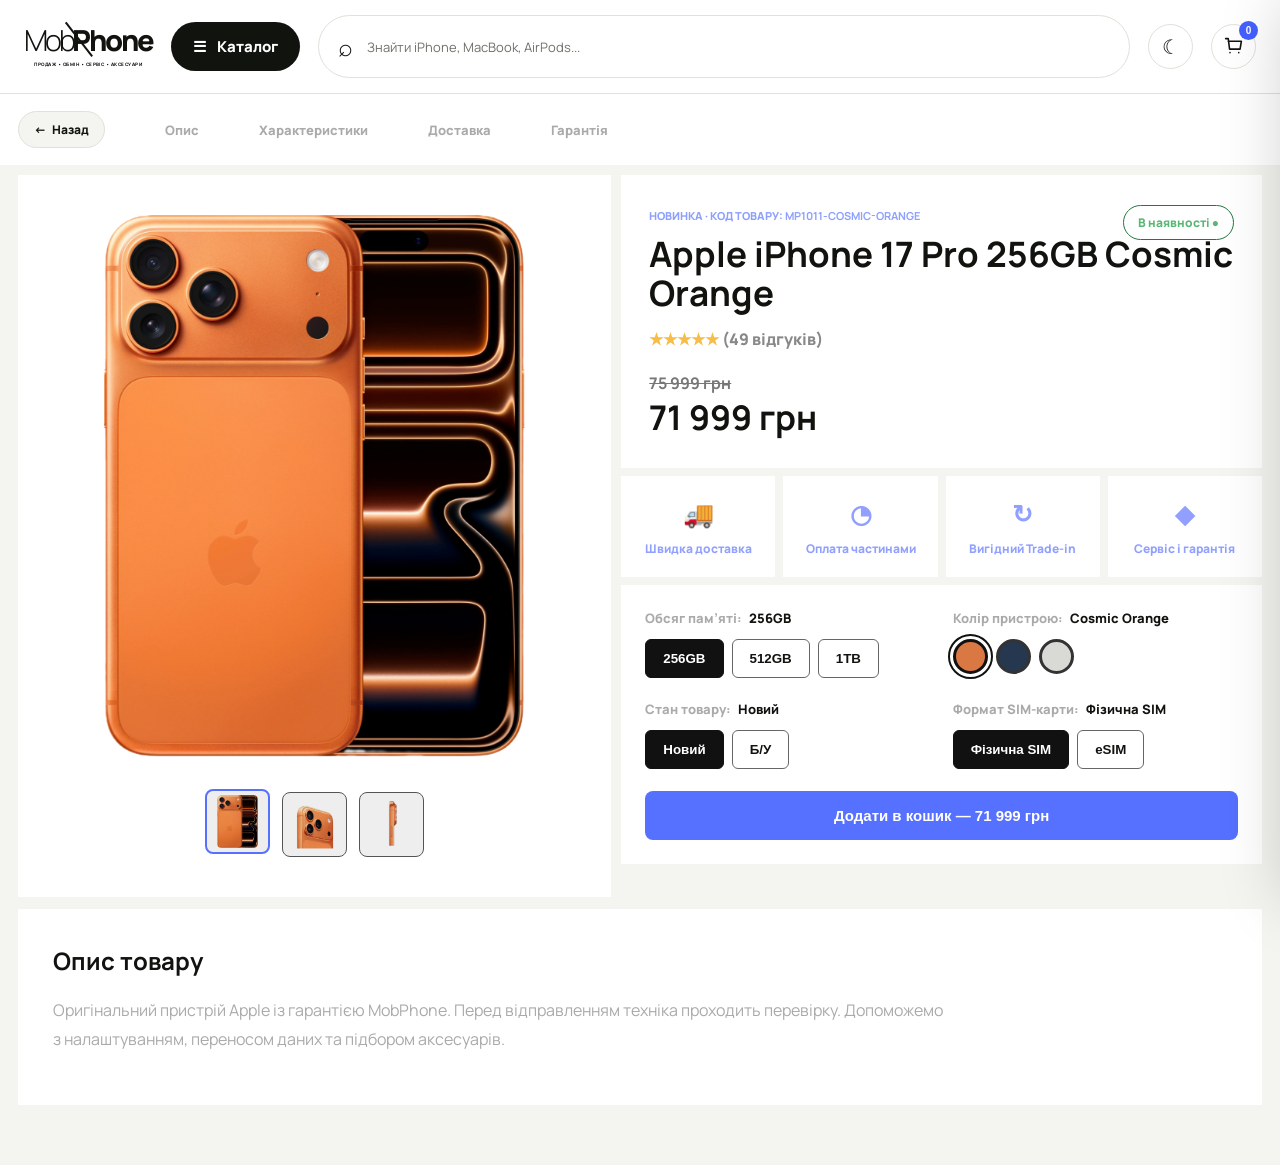
==== product.html @ b81cc45d "Initial MobPhone site" ====
<!DOCTYPE html>
<html lang="uk"><head><meta charset="UTF-8"><meta name="viewport" content="width=device-width,initial-scale=1.0"><meta name="description" content="Опис товару MobPhone"><title>Товар — MobPhone</title><link rel="preconnect" href="https://fonts.googleapis.com"><link rel="preconnect" href="https://fonts.gstatic.com" crossorigin><link href="https://fonts.googleapis.com/css2?family=Manrope:wght@400;500;600;700;800&display=swap" rel="stylesheet"><link rel="stylesheet" href="product-styles.css"></head>
<body><header class="topbar">
<a class="product-logo" href="index.html" aria-label="MobPhone"><span class="product-logo-word"><span>Mob</span><strong>Phone</strong></span><small>Продаж • Обмін • Сервіс • Аксесуари</small></a>
<button class="catalog" id="productCatalogButton" type="button">☰ <span>Каталог</span></button>
<form class="search product-search" id="productSearch"><span>⌕</span><input id="productSearchInput" type="search" placeholder="Знайти iPhone, MacBook, AirPods..."></form>
<button class="product-theme header-round-button" id="productTheme" aria-label="Змінити тему">☾</button><button class="product-cart header-round-button" id="productCart" type="button" aria-label="Відкрити кошик"><svg viewBox="0 0 24 24" aria-hidden="true"><path d="M6 6h15l-1.5 9h-12L6 3H3m5 16h.01M18 19h.01"/></svg><span id="productCartCount">0</span></button>
</header><section class="mega-catalog" id="productMegaCatalog" aria-hidden="true">
<aside class="mega-sidebar"><span class="mega-label">Каталог Apple</span>
<button data-product-category="all" class="active"><img src="images/categories/all-products.png" alt="Apple"> Усі товари <b>›</b></button>
<button data-product-category="phone"><img src="images/categories/iphone.png" alt="iPhone"> iPhone <b>›</b></button>
<button data-product-category="laptop"><img src="images/categories/macbook.png" alt="MacBook"> MacBook <b>›</b></button>
<button data-product-category="audio"><img src="images/categories/airpods.webp" alt="AirPods"> AirPods <b>›</b></button>
<button data-product-category="watch"><img src="images/categories/apple-watch.png" alt="Apple Watch"> Apple Watch <b>›</b></button>
<button data-product-category="tablet"><img src="images/categories/ipad.png" alt="iPad"> iPad <b>›</b></button>
<button data-product-category="accessory"><img src="images/categories/accessories.webp" alt="Аксесуари"> Аксесуари Apple <b>›</b></button></aside>
<div class="mega-content"><div class="mega-head"><div><span>Тільки Apple</span><h2>Оберіть пристрій</h2></div><button id="closeProductCatalog" type="button" aria-label="Закрити">×</button></div><div class="mega-products" id="productMegaProducts"></div></div></section><div class="catalog-overlay" id="productCatalogOverlay"></div><nav class="tabs"><a class="back" id="productBack" href="index.html" aria-label="Назад">← <span>Назад</span></a><a href="#description">Опис</a><a href="#specs">Характеристики</a><a href="#delivery">Доставка</a><a href="#warranty">Гарантія</a></nav><main id="productPage"></main><aside class="cart-drawer" id="productCartDrawer" aria-hidden="true"><div class="cart-head"><div><span class="eyebrow">Ваше замовлення</span><h2>Кошик</h2></div><button class="close-button" id="closeProductCart" type="button" aria-label="Закрити">×</button></div><div class="cart-items" id="productCartItems"><p class="cart-empty">Кошик поки порожній.<br>Саме час це виправити.</p></div><div class="cart-footer"><div><span>Разом</span><strong id="productCartTotal">0 грн</strong></div><button class="buy checkout-button" type="button">Оформити замовлення</button></div></aside><div class="overlay" id="productOverlay"></div><script src="product.js"></script></body></html>
---- product-styles.css ----
:root{--bg:#0b0b0c;--panel:#181819;--panel2:#202021;--text:#f7f7f7;--muted:#999;--blue:#5670ff;--line:#303033}*{box-sizing:border-box}body{margin:0;color:var(--text);background:var(--bg);font-family:Manrope,sans-serif}.topbar{position:sticky;z-index:10;top:0;display:grid;grid-template-columns:auto auto 1fr auto;gap:16px;align-items:center;padding:14px max(18px,calc((100vw - 1450px)/2));background:#101011;border-bottom:1px solid var(--line)}a{text-decoration:none;color:inherit}.brand{font-size:27px;letter-spacing:-.08em}.brand span{font-weight:300}.brand strong{font-weight:800}.catalog,.back{padding:12px 20px;border:1px solid #555;border-radius:10px;font-size:13px;font-weight:800}.search{padding:13px 20px;border-radius:10px;color:#777;background:#1b1b1c;font-size:13px}.tabs{display:flex;gap:60px;padding:17px max(18px,calc((100vw - 1450px)/2));overflow:auto;background:#181819;color:#aaa;font-size:13px;font-weight:800}.product{display:grid;max-width:1450px;grid-template-columns:1fr 1.08fr;gap:10px;margin:10px auto 60px;padding:0 18px}.gallery,.summary,.benefit,.options,.description{background:var(--panel)}.gallery{display:flex;min-height:720px;flex-direction:column;align-items:center;justify-content:center;padding:40px}.gallery img{width:82%;max-height:590px;object-fit:contain;mix-blend-mode:screen}.thumbs{display:flex;gap:12px;margin-top:35px}.thumbs button{width:65px;height:65px;border:1px solid #555;border-radius:8px;color:#aaa;background:#222}.right{display:flex;flex-direction:column;gap:8px}.summary{position:relative;padding:28px}.tag{color:#8ea0ff;font-size:11px;font-weight:800;text-transform:uppercase}.summary h1{max-width:760px;margin:10px 0 15px;font-size:35px;line-height:1.12}.rating{color:#f7bd45;font-weight:800}.availability{position:absolute;top:30px;right:28px;padding:8px 14px;border:1px solid #277641;border-radius:30px;color:#58b775;font-size:12px;font-weight:800}.prices{margin-top:22px}.prices del{display:block;color:#777;font-size:16px;font-weight:700}.prices strong{font-size:34px}.benefits{display:grid;grid-template-columns:repeat(4,1fr);gap:8px}.benefit{padding:20px 12px;color:#91a0ff;font-size:12px;font-weight:800;text-align:center}.benefit span{display:block;margin-bottom:9px;font-size:25px}.options{display:grid;grid-template-columns:1fr 1fr;gap:22px;padding:24px}.option-title{display:block;margin-bottom:12px;color:#aaa;font-size:13px;font-weight:800}.choices{display:flex;gap:8px;flex-wrap:wrap}.choice{padding:11px 17px;border:1px solid #666;border-radius:6px;color:#aaa;background:transparent;font-weight:800;cursor:pointer}.choice.active{border-color:white;color:#111;background:white}.colors button{width:35px;height:35px;padding:0;border:3px solid #333;border-radius:50%}.colors button.active{outline:2px solid white}.buy{grid-column:1/-1;padding:16px;border:0;border-radius:8px;color:white;background:var(--blue);font-size:15px;font-weight:800;cursor:pointer}.description{grid-column:1/-1;padding:35px;margin-top:2px}.description h2{margin-top:0}.description p{max-width:900px;color:#aaa;line-height:1.8}@media(max-width:900px){.topbar{grid-template-columns:1fr auto}.catalog,.search{display:none}.tabs{gap:28px}.product{grid-template-columns:1fr}.gallery{min-height:400px;padding:20px}.gallery img{max-height:360px}.summary h1{font-size:28px}.availability{position:static;display:inline-block;margin-top:12px}.benefits{grid-template-columns:1fr 1fr}.options{grid-template-columns:1fr}.buy{grid-column:auto}.description{grid-column:auto}}.product-theme{width:43px;height:43px;border:1px solid #555;border-radius:50%;color:var(--text);background:var(--panel);cursor:pointer;font-size:18px}body.light{--bg:#f4f5f0;--panel:#fff;--panel2:#eee;--text:#11130f;--muted:#6e7269;--line:#dfe2d8}body.light .topbar{background:#fff}body.light .search,body.light .tabs{background:#fff}body.light .gallery img{mix-blend-mode:multiply}body.light .thumbs button{color:#555;background:#eee}body.light .choice.active{border-color:#111;color:white;background:#111}@media(max-width:900px){.product-theme{margin-left:auto}}
/* Shared MobPhone header */
.topbar{grid-template-columns:auto auto minmax(240px,1fr) auto auto;gap:18px;padding:15px max(24px,calc((100vw - 1400px)/2));background:var(--panel);border-bottom:1px solid var(--line)}
.product-logo{display:inline-flex;min-width:126px;flex-direction:column;align-items:center;line-height:.9}.product-logo-word{position:relative;display:flex;align-items:baseline;font-size:29px;letter-spacing:-.085em}.product-logo-word span{font-weight:300;letter-spacing:-.11em}.product-logo-word strong{font-weight:800;letter-spacing:-.075em}.product-logo-word:after{position:absolute;z-index:2;width:1.5px;height:43px;top:-9px;left:42%;background:var(--text);content:"";transform:rotate(-38deg)}.product-logo small{margin-top:9px;color:var(--text);font-size:4.6px;font-weight:800;letter-spacing:.105em;white-space:nowrap;text-transform:uppercase}
.catalog{display:inline-flex;gap:11px;align-items:center;justify-content:center;padding:14px 22px;border:0;border-radius:100px;color:white;background:#11130f;font-size:15px;font-weight:800}.search{display:flex;gap:12px;align-items:center;padding:13px 19px;border:1px solid var(--line);border-radius:100px;color:var(--muted);background:var(--bg);font-size:13px}.search span{color:var(--text);font-size:25px}.back{display:inline-flex;gap:6px;align-items:center;justify-content:center;padding:12px 17px;border:1px solid var(--line);border-radius:100px;font-size:12px;font-weight:800}.product-theme{border-color:var(--line);background:var(--bg)}body.light .catalog{color:white;background:#11130f}body.light .search,body.light .product-theme{background:white}
@media(max-width:900px){.topbar{grid-template-columns:auto auto 1fr auto}.search{grid-column:1/-1;grid-row:2}.back span{display:none}.back{width:43px;height:43px;padding:0}.catalog{display:inline-flex}.product-logo{min-width:108px}.product-logo-word{font-size:25px}.product-logo small{font-size:3.8px}.tabs{margin-top:0}}
@media(max-width:600px){.topbar{gap:9px;padding:12px}.catalog{padding:12px 14px}.catalog span{display:none}.product-logo-word{font-size:23px}.product-logo small{display:none}.search{font-size:11px}}

.topbar{grid-template-columns:auto auto auto minmax(180px,1fr) auto}.back{order:initial;white-space:nowrap;color:var(--text);background:var(--bg)}@media(max-width:900px){.topbar{grid-template-columns:auto auto auto 1fr}.product-theme{grid-column:4;grid-row:1}.search{grid-column:1/-1;grid-row:2}}@media(max-width:600px){.back span{display:none}.back{width:43px;height:43px;padding:0}}

.topbar{grid-template-columns:auto auto minmax(240px,1fr) auto}.back-row{padding:14px max(24px,calc((100vw - 1400px)/2));background:var(--bg)}.back-row .back{display:inline-flex;width:auto;height:auto;padding:10px 17px;background:var(--panel)}@media(max-width:900px){.topbar{grid-template-columns:auto auto 1fr auto}.product-theme{grid-column:auto;grid-row:auto}.search{grid-column:1/-1;grid-row:2}.back-row{padding:10px 14px}.back-row .back span{display:inline}}@media(max-width:600px){.back-row .back{width:auto;height:auto;padding:9px 14px}.back-row .back span{display:inline}}

.tabs{align-items:center}.tabs .back{display:inline-flex;width:auto;height:auto;flex-shrink:0;padding:9px 15px;border-color:var(--line);color:var(--text);background:var(--bg);font-size:12px}.back-row{display:none}@media(max-width:600px){.tabs{gap:16px}.tabs .back{padding:8px 12px}.tabs .back span{display:none}}

/* Working product color switcher */
#mainProductImage{transition:opacity .2s,filter .3s}.option-title b{color:var(--text);font-weight:800}.colors button{transition:transform .2s,outline-color .2s}.colors button:hover{transform:scale(1.12)}.colors button.active{outline:2px solid var(--text);outline-offset:3px}

/* Product photo thumbnails */
.thumbs button{overflow:hidden;padding:4px;cursor:pointer;transition:border-color .2s,transform .2s}.thumbs button img{width:100%;height:100%;object-fit:contain;mix-blend-mode:normal}.thumbs button.active{border:2px solid var(--blue);transform:translateY(-3px)}body.light .thumbs button img{mix-blend-mode:multiply}

/* Interactive product configuration */
.option-title b{margin-left:4px}.choice:active{transform:scale(.96)}.buy:disabled{opacity:.7}

.product-cart{position:relative;display:grid;width:46px;height:46px;place-items:center;border:1px solid var(--line);border-radius:50%;color:var(--ink);background:var(--white);font-size:18px}.product-cart span{position:absolute;top:-5px;right:-4px;display:grid;min-width:19px;height:19px;padding:0 4px;place-items:center;border-radius:20px;color:#fff;background:#4560ff;font-size:10px;font-weight:800}body:not(.light) .product-cart{color:#fff;background:#181819}

/* Header layout with shared cart shortcut */
.topbar{grid-template-columns:auto auto minmax(240px,1fr) auto auto}
.product-cart{color:var(--text);background:var(--panel)}
body.light .product-cart{background:#fff}
@media(max-width:900px){.topbar{grid-template-columns:auto auto 1fr auto auto}.search{grid-column:1/-1;grid-row:2}}
@media(max-width:600px){.topbar{grid-template-columns:auto auto 1fr auto auto}.product-cart,.product-theme{width:41px;height:41px}}

/* Unified header action icons */
.header-round-button{display:grid;width:45px;height:45px;padding:0;place-items:center;border:1px solid var(--line);border-radius:50%;color:var(--text);background:var(--panel);line-height:1}
.product-theme{font-family:Arial,sans-serif;font-size:20px}
.product-cart svg{width:21px;height:21px;fill:none;stroke:currentColor;stroke-width:1.8;stroke-linecap:round;stroke-linejoin:round}
.product-cart span{top:-4px;right:-3px;width:19px;min-width:19px;height:19px;padding:0}
body.light .header-round-button{color:#11130f;background:#fff}
@media(max-width:600px){.header-round-button{width:41px;height:41px}}

.product-search input{width:100%;border:0;outline:0;color:var(--text);background:transparent;font:inherit}.product-search input::placeholder{color:var(--muted)}
.mega-catalog{position:fixed;z-index:40;top:112px;left:50%;display:grid;width:min(1400px,calc(100% - 48px));height:min(690px,calc(100vh - 135px));grid-template-columns:310px 1fr;overflow:hidden;border:1px solid #2d2d31;border-radius:0 0 28px 28px;color:#eee;background:#0e0e0f;box-shadow:0 35px 80px rgba(0,0,0,.55);transform:translate(-50%,-25px);visibility:hidden;opacity:0;transition:.25s}.mega-catalog.open{visibility:visible;opacity:1;transform:translate(-50%,0)}.catalog-overlay{position:fixed;z-index:35;inset:0;visibility:hidden;background:rgba(0,0,0,.72);opacity:0;transition:.25s}.catalog-overlay.open{visibility:visible;opacity:1}.mega-sidebar{padding:22px 14px;overflow:auto;border-right:1px solid #28282b;background:#151516}.mega-label{display:block;padding:5px 15px 18px;color:#667dff;font-size:10px;font-weight:800;letter-spacing:.18em;text-transform:uppercase}.mega-sidebar button{display:flex;width:100%;gap:13px;align-items:center;padding:13px 15px;border:0;border-radius:9px;color:#a9a9ad;background:transparent;cursor:pointer;font-size:14px;font-weight:800;text-align:left}.mega-sidebar button:hover,.mega-sidebar button.active{color:white;background:#27272a}.mega-sidebar button span{display:grid;width:25px;height:25px;place-items:center;color:#7890ff}.mega-sidebar button b{margin-left:auto;color:#666}.mega-content{padding:28px;overflow:auto;background:radial-gradient(circle at 80% 10%,rgba(69,96,255,.2),transparent 32%),#0e0e0f}.mega-head{display:flex;align-items:start;justify-content:space-between;margin-bottom:25px}.mega-head span{color:#7890ff;font-size:10px;font-weight:800;letter-spacing:.16em;text-transform:uppercase}.mega-head h2{margin:7px 0 0;font-size:35px;letter-spacing:-.05em}.mega-head button{width:42px;height:42px;border:1px solid #444;border-radius:50%;color:white;background:#222;cursor:pointer;font-size:23px}.mega-products{display:grid;grid-template-columns:repeat(3,1fr);gap:14px}.mega-product{position:relative;min-height:245px;padding:18px;overflow:hidden;border:1px solid #2f2f33;border-radius:18px;background:#19191b;cursor:pointer;transition:.2s}.mega-product:hover{border-color:#647bff;transform:translateY(-3px)}.mega-product img{display:block;width:100%;height:155px;object-fit:contain;mix-blend-mode:screen}.mega-product small{color:#778cff;font-weight:800}.mega-product strong{display:block;margin-top:7px;font-size:13px;line-height:1.4}.mega-product em{display:block;margin-top:8px;color:white;font-size:14px;font-style:normal;font-weight:800}@media(max-width:1050px){.mega-catalog{top:105px;grid-template-columns:240px 1fr}.mega-products{grid-template-columns:repeat(2,1fr)}}@media(max-width:680px){.mega-catalog{top:0;width:100%;height:100%;grid-template-columns:1fr;border-radius:0}.mega-sidebar{display:flex;gap:4px;overflow-x:auto;border-right:0;border-bottom:1px solid #28282b}.mega-label{display:none}.mega-sidebar button{min-width:max-content}.mega-sidebar button b{display:none}.mega-content{padding:18px}.mega-products{grid-template-columns:1fr 1fr}.mega-product{min-height:200px;padding:10px}.mega-product img{height:115px}.mega-product strong{font-size:11px}}
/* Product page catalog */
.catalog{font-family:inherit;cursor:pointer}.mega-catalog{top:76px}.mega-sidebar button img{width:42px;height:42px;flex:0 0 42px;padding:3px;border:1px solid #343438;border-radius:10px;background:#080809;object-fit:contain}.mega-sidebar button[data-product-category="all"] img{padding:0}.catalog-overlay{top:0}

/* Round all desktop catalog corners */
.mega-catalog{border-radius:28px}
@media(max-width:680px){.mega-catalog{border-radius:0}}

/* Catalog follows selected theme */
body.light .mega-catalog{color:#11130f;background:#fff;border-color:#dfe2d8;box-shadow:0 35px 80px rgba(17,19,15,.18)}
body.light .mega-sidebar{background:#f4f5f0;border-color:#dfe2d8}
body.light .mega-content{background:radial-gradient(circle at 82% 4%,rgba(69,96,255,.14),transparent 32%),#fff}
body.light .mega-head h2,body.light .mega-product strong,body.light .mega-product em{color:#11130f}
body.light .mega-head button{color:#11130f;background:#fff;border-color:#dfe2d8}
body.light .mega-sidebar button{color:#6e7269}
body.light .mega-sidebar button:hover,body.light .mega-sidebar button.active{color:#11130f;background:#fff}
body.light .mega-sidebar button img{background:#fff;border-color:#dfe2d8}
body.light .mega-product{background:#fff;border-color:#dfe2d8;box-shadow:0 15px 35px rgba(17,19,15,.05)}
body.light .mega-product img{mix-blend-mode:multiply}
body.light .catalog-overlay{background:rgba(17,19,15,.32)}

/* Product catalog full theme sync */
body.light .catalog-overlay{background:rgba(17,19,15,.28)}
body.light .mega-catalog{color:#11130f;background:#fff;border-color:#dfe2d8;box-shadow:0 35px 80px rgba(17,19,15,.18)}
body.light .mega-sidebar{background:#f7f8f3;border-right-color:#dfe2d8}
body.light .mega-label,body.light .mega-head span,body.light .mega-product small{color:#4560ff}
body.light .mega-sidebar button{color:#6e7269}
body.light .mega-sidebar button:hover,body.light .mega-sidebar button.active{color:#11130f;background:#fff}
body.light .mega-sidebar button b{color:#9da196}
body.light .mega-sidebar button img{background:#fff;border-color:#dfe2d8;mix-blend-mode:multiply}
body.light .mega-content{background:radial-gradient(circle at 80% 10%,rgba(69,96,255,.12),transparent 32%),#fff}
body.light .mega-head h2,body.light .mega-product strong,body.light .mega-product em{color:#11130f}
body.light .mega-head button{color:#11130f;background:#fff;border-color:#dfe2d8}
body.light .mega-product{background:#fff;border-color:#dfe2d8;box-shadow:0 16px 35px rgba(17,19,15,.06)}
body.light .mega-product img{mix-blend-mode:multiply}
body:not(.light) .catalog-overlay{background:rgba(0,0,0,.72)}
body:not(.light) .mega-catalog{color:#eee;background:#0e0e0f;border-color:#2d2d31;box-shadow:0 35px 80px rgba(0,0,0,.55)}
body:not(.light) .mega-sidebar{background:#151516;border-right-color:#28282b}
body:not(.light) .mega-label,body:not(.light) .mega-head span,body:not(.light) .mega-product small{color:#7890ff}
body:not(.light) .mega-sidebar button{color:#a9a9ad}
body:not(.light) .mega-sidebar button:hover,body:not(.light) .mega-sidebar button.active{color:#fff;background:#27272a}
body:not(.light) .mega-sidebar button b{color:#666}
body:not(.light) .mega-sidebar button img{background:#080809;border-color:#343438;mix-blend-mode:normal}
body:not(.light) .mega-content{background:radial-gradient(circle at 80% 10%,rgba(69,96,255,.2),transparent 32%),#0e0e0f}
body:not(.light) .mega-head h2,body:not(.light) .mega-product strong,body:not(.light) .mega-product em{color:#fff}
body:not(.light) .mega-head button{color:#fff;background:#222;border-color:#444}
body:not(.light) .mega-product{background:#19191b;border-color:#2f2f33;box-shadow:none}

.gallery{position:relative;overflow:hidden}
.gallery-arrow{display:none}
.gallery-arrow:hover{background:var(--blue);color:#fff;transform:translateY(-50%) scale(1.06)}
.gallery-prev{left:24px}.gallery-next{right:24px}
.gallery-edge{position:absolute;z-index:2;top:0;width:28%;height:100%;border:0;background:transparent;cursor:pointer}
.gallery-edge-left{left:0}.gallery-edge-right{right:0}
.gallery>img{position:relative;z-index:1;transition:opacity .2s}
.thumbs{position:relative;z-index:5}
.overlay{position:fixed;z-index:29;inset:0;visibility:hidden;background:rgba(17,19,15,.38);opacity:0;transition:.3s}
.overlay.open{visibility:visible;opacity:1}
.cart-drawer{position:fixed;z-index:30;top:0;right:0;display:flex;width:min(450px,100%);height:100%;flex-direction:column;padding:28px;color:var(--text);background:var(--panel);box-shadow:-20px 0 60px rgba(0,0,0,.18);transform:translateX(105%);transition:transform .35s}
.cart-drawer.open{transform:translateX(0)}
.cart-head{display:flex;align-items:flex-start;justify-content:space-between;gap:18px}
.cart-head h2{margin:5px 0 0;font-size:30px}
.eyebrow{color:#7890ff;font-size:10px;font-weight:800;letter-spacing:.16em;text-transform:uppercase}
.close-button{display:grid;width:42px;height:42px;place-items:center;border:1px solid var(--line);border-radius:50%;color:var(--text);background:var(--bg);cursor:pointer;font-size:24px}
.cart-items{flex:1;overflow-y:auto;padding:20px 0}
.cart-empty{color:var(--muted);line-height:1.7}
.cart-item{display:grid;grid-template-columns:75px 1fr auto;gap:14px;align-items:center;margin-bottom:12px;padding:10px;border:1px solid var(--line);border-radius:16px;background:var(--bg)}
.cart-item img{width:75px;height:75px;object-fit:contain;border-radius:11px;background:#f1f2ee;mix-blend-mode:multiply}
.cart-item strong{display:block;margin-bottom:5px;font-size:12px;line-height:1.35}
.cart-item small{display:block;margin:-1px 0 5px;color:var(--muted);font-size:9px;line-height:1.45}
.cart-item span{font-size:12px;font-weight:800}
.cart-item button{border:0;color:var(--muted);background:transparent;cursor:pointer;font-size:18px}
.cart-footer{display:grid;gap:16px;padding-top:16px;border-top:1px solid var(--line)}
.cart-footer>div{display:flex;align-items:center;justify-content:space-between}
.cart-footer span{color:var(--muted);font-size:12px;font-weight:800}
.cart-footer strong{font-size:22px}
.checkout-button{width:100%}
body:not(.light) .cart-item img{mix-blend-mode:screen;background:#222224}
body.light .overlay{background:rgba(17,19,15,.32)}
@media(max-width:900px){.gallery-edge{width:34%}}
body:not(.light) .mega-product img{mix-blend-mode:screen}




.ipad-hidden-option{display:none}
.ipad-choices .choice{min-width:74px}

body.light .choice:not(.active):not(:disabled),body.light .ipad-choices .choice:not(.active),body.light .memory-choices .choice:not(.active),body.light .sim-choices .choice:not(.active){color:#11130f}
body:not(.light) .choice:not(.active):not(:disabled),body:not(.light) .ipad-choices .choice:not(.active),body:not(.light) .memory-choices .choice:not(.active),body:not(.light) .sim-choices .choice:not(.active){color:#f7f7f7}
.colors button.accessory-color{border-width:1px}.colors button.accessory-color.active{outline-width:1px;outline-offset:2px}
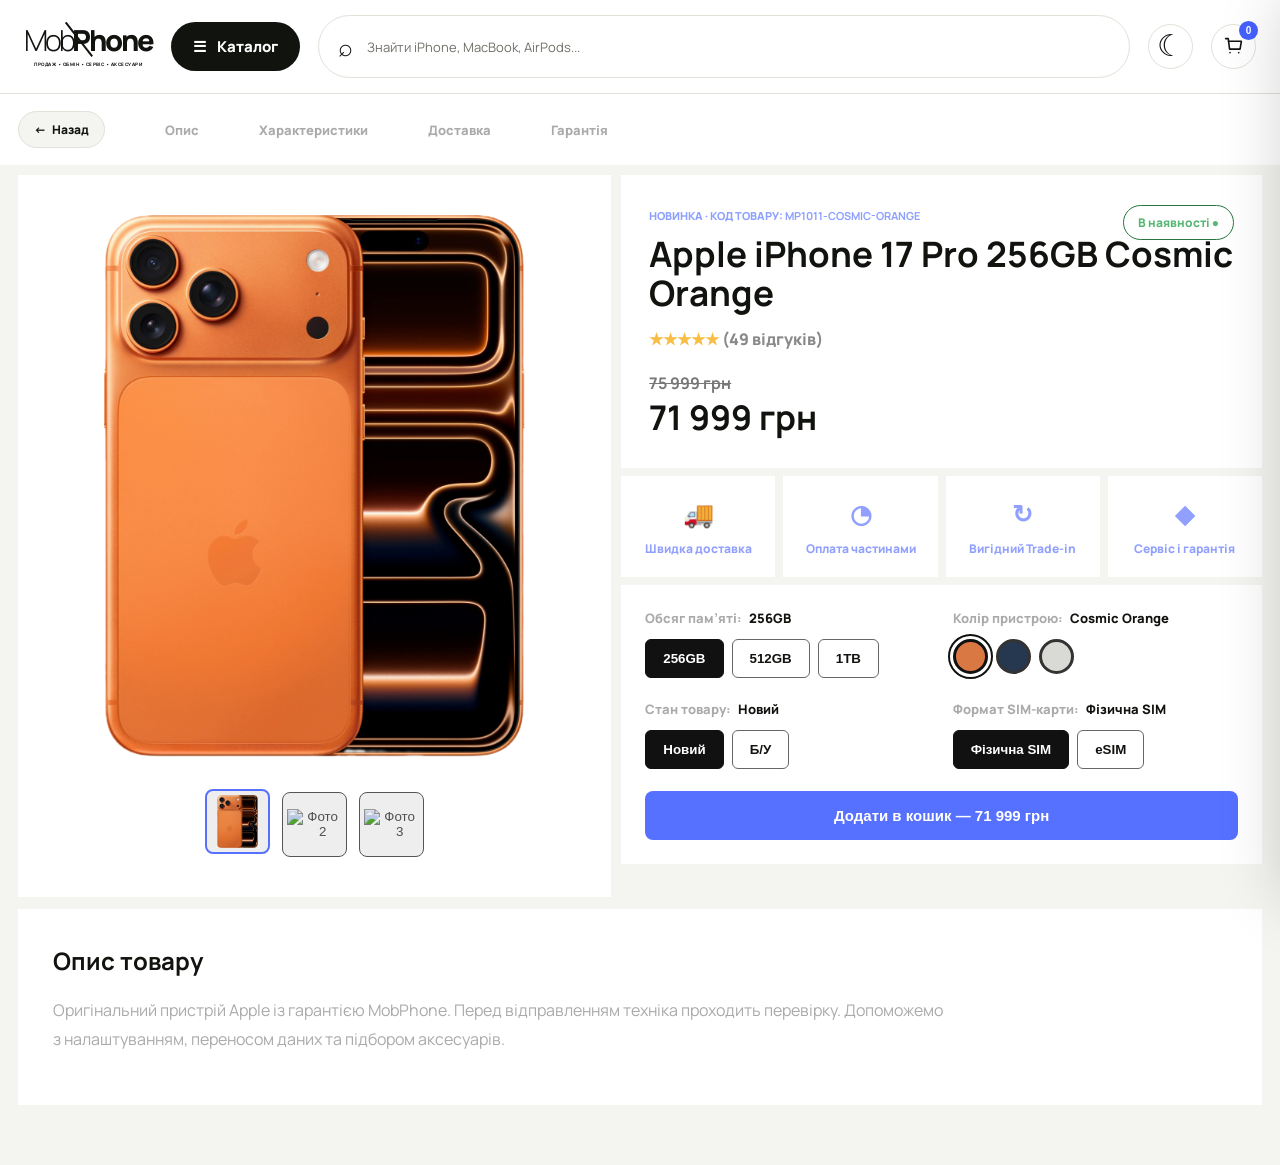
==== commit a37a9472: "Polish mobile icons and category scrolling" ====
--- a/product.html
+++ b/product.html
@@ -1,10 +1,10 @@
 <!DOCTYPE html>
-<html lang="uk"><head><meta charset="UTF-8"><meta name="viewport" content="width=device-width,initial-scale=1.0"><meta name="description" content="Опис товару MobPhone"><title>Товар — MobPhone</title><link rel="preconnect" href="https://fonts.googleapis.com"><link rel="preconnect" href="https://fonts.gstatic.com" crossorigin><link href="https://fonts.googleapis.com/css2?family=Manrope:wght@400;500;600;700;800&display=swap" rel="stylesheet"><link rel="stylesheet" href="product-styles.css"></head>
+<html lang="uk"><head><meta charset="UTF-8"><meta name="viewport" content="width=device-width,initial-scale=1.0"><meta name="description" content="Опис товару MobPhone"><title>Товар — MobPhone</title><link rel="preconnect" href="https://fonts.googleapis.com"><link rel="preconnect" href="https://fonts.gstatic.com" crossorigin><link href="https://fonts.googleapis.com/css2?family=Manrope:wght@400;500;600;700;800&display=swap" rel="stylesheet"><link rel="stylesheet" href="product-styles.css?v=2"></head>
 <body><header class="topbar">
 <a class="product-logo" href="index.html" aria-label="MobPhone"><span class="product-logo-word"><span>Mob</span><strong>Phone</strong></span><small>Продаж • Обмін • Сервіс • Аксесуари</small></a>
 <button class="catalog" id="productCatalogButton" type="button">☰ <span>Каталог</span></button>
 <form class="search product-search" id="productSearch"><span>⌕</span><input id="productSearchInput" type="search" placeholder="Знайти iPhone, MacBook, AirPods..."></form>
-<button class="product-theme header-round-button" id="productTheme" aria-label="Змінити тему">☾</button><button class="product-cart header-round-button" id="productCart" type="button" aria-label="Відкрити кошик"><svg viewBox="0 0 24 24" aria-hidden="true"><path d="M6 6h15l-1.5 9h-12L6 3H3m5 16h.01M18 19h.01"/></svg><span id="productCartCount">0</span></button>
+<button class="product-theme header-round-button" id="productTheme" aria-label="Змінити тему"><span class="theme-moon" aria-hidden="true">☾</span></button><button class="product-cart header-round-button" id="productCart" type="button" aria-label="Відкрити кошик"><svg viewBox="0 0 24 24" aria-hidden="true"><path d="M6 6h15l-1.5 9h-12L6 3H3m5 16h.01M18 19h.01"/></svg><span id="productCartCount">0</span></button>
 </header><section class="mega-catalog" id="productMegaCatalog" aria-hidden="true">
 <aside class="mega-sidebar"><span class="mega-label">Каталог Apple</span>
 <button data-product-category="all" class="active"><img src="images/categories/all-products.png" alt="Apple"> Усі товари <b>›</b></button>
@@ -14,4 +14,4 @@
 <button data-product-category="watch"><img src="images/categories/apple-watch.png" alt="Apple Watch"> Apple Watch <b>›</b></button>
 <button data-product-category="tablet"><img src="images/categories/ipad.png" alt="iPad"> iPad <b>›</b></button>
 <button data-product-category="accessory"><img src="images/categories/accessories.webp" alt="Аксесуари"> Аксесуари Apple <b>›</b></button></aside>
-<div class="mega-content"><div class="mega-head"><div><span>Тільки Apple</span><h2>Оберіть пристрій</h2></div><button id="closeProductCatalog" type="button" aria-label="Закрити">×</button></div><div class="mega-products" id="productMegaProducts"></div></div></section><div class="catalog-overlay" id="productCatalogOverlay"></div><nav class="tabs"><a class="back" id="productBack" href="index.html" aria-label="Назад">← <span>Назад</span></a><a href="#description">Опис</a><a href="#specs">Характеристики</a><a href="#delivery">Доставка</a><a href="#warranty">Гарантія</a></nav><main id="productPage"></main><aside class="cart-drawer" id="productCartDrawer" aria-hidden="true"><div class="cart-head"><div><span class="eyebrow">Ваше замовлення</span><h2>Кошик</h2></div><button class="close-button" id="closeProductCart" type="button" aria-label="Закрити">×</button></div><div class="cart-items" id="productCartItems"><p class="cart-empty">Кошик поки порожній.<br>Саме час це виправити.</p></div><div class="cart-footer"><div><span>Разом</span><strong id="productCartTotal">0 грн</strong></div><button class="buy checkout-button" type="button">Оформити замовлення</button></div></aside><div class="overlay" id="productOverlay"></div><script src="product.js"></script></body></html>
+<div class="mega-content"><div class="mega-head"><div><span>Тільки Apple</span><h2>Оберіть пристрій</h2></div><button id="closeProductCatalog" type="button" aria-label="Закрити">×</button></div><div class="mega-products" id="productMegaProducts"></div></div></section><div class="catalog-overlay" id="productCatalogOverlay"></div><nav class="tabs"><a class="back" id="productBack" href="index.html" aria-label="Назад">← <span>Назад</span></a><a href="#description">Опис</a><a href="#specs">Характеристики</a><a href="#delivery">Доставка</a><a href="#warranty">Гарантія</a></nav><main id="productPage"></main><aside class="cart-drawer" id="productCartDrawer" aria-hidden="true"><div class="cart-head"><div><span class="eyebrow">Ваше замовлення</span><h2>Кошик</h2></div><button class="close-button" id="closeProductCart" type="button" aria-label="Закрити">×</button></div><div class="cart-items" id="productCartItems"><p class="cart-empty">Кошик поки порожній.<br>Саме час це виправити.</p></div><div class="cart-footer"><div><span>Разом</span><strong id="productCartTotal">0 грн</strong></div><button class="buy checkout-button" type="button">Оформити замовлення</button></div></aside><div class="overlay" id="productOverlay"></div><script src="product.js?v=2"></script></body></html>
--- a/product-styles.css
+++ b/product-styles.css
@@ -129,4 +129,17 @@
 
 body.light .choice:not(.active):not(:disabled),body.light .ipad-choices .choice:not(.active),body.light .memory-choices .choice:not(.active),body.light .sim-choices .choice:not(.active){color:#11130f}
 body:not(.light) .choice:not(.active):not(:disabled),body:not(.light) .ipad-choices .choice:not(.active),body:not(.light) .memory-choices .choice:not(.active),body:not(.light) .sim-choices .choice:not(.active){color:#f7f7f7}
-.colors button.accessory-color{border-width:1px}.colors button.accessory-color.active{outline-width:1px;outline-offset:2px}+.colors button.accessory-color{border-width:1px}.colors button.accessory-color.active{outline-width:1px;outline-offset:2px}
+
+/* Product theme icon parity */
+.product-theme{display:grid!important;place-items:center!important;font-size:0!important;line-height:1;color:var(--text)!important}
+.product-theme .theme-icon{width:23px;height:23px;fill:none;stroke:currentColor;stroke-width:1.9;stroke-linecap:round;stroke-linejoin:round}
+.product-theme .theme-moon{display:block;font-size:30px;line-height:1;color:currentColor;transform:translateY(-1px)}
+body.light .product-theme{color:#11130f!important;background:#fff!important}
+body:not(.light) .product-theme{color:#f4f5f0!important;background:var(--panel)!important}
+body.light .product-cart svg{stroke:#11130f!important}
+@media(max-width:700px){
+  .tabs{display:grid!important;grid-template-columns:repeat(5,max-content)!important;gap:18px!important;width:100%!important;max-width:100vw!important;padding:14px 18px!important;overflow-x:auto!important;scroll-padding-inline:18px!important}
+  .tabs a{white-space:nowrap!important}
+  .tabs .back{min-width:44px!important;justify-content:center!important}
+}
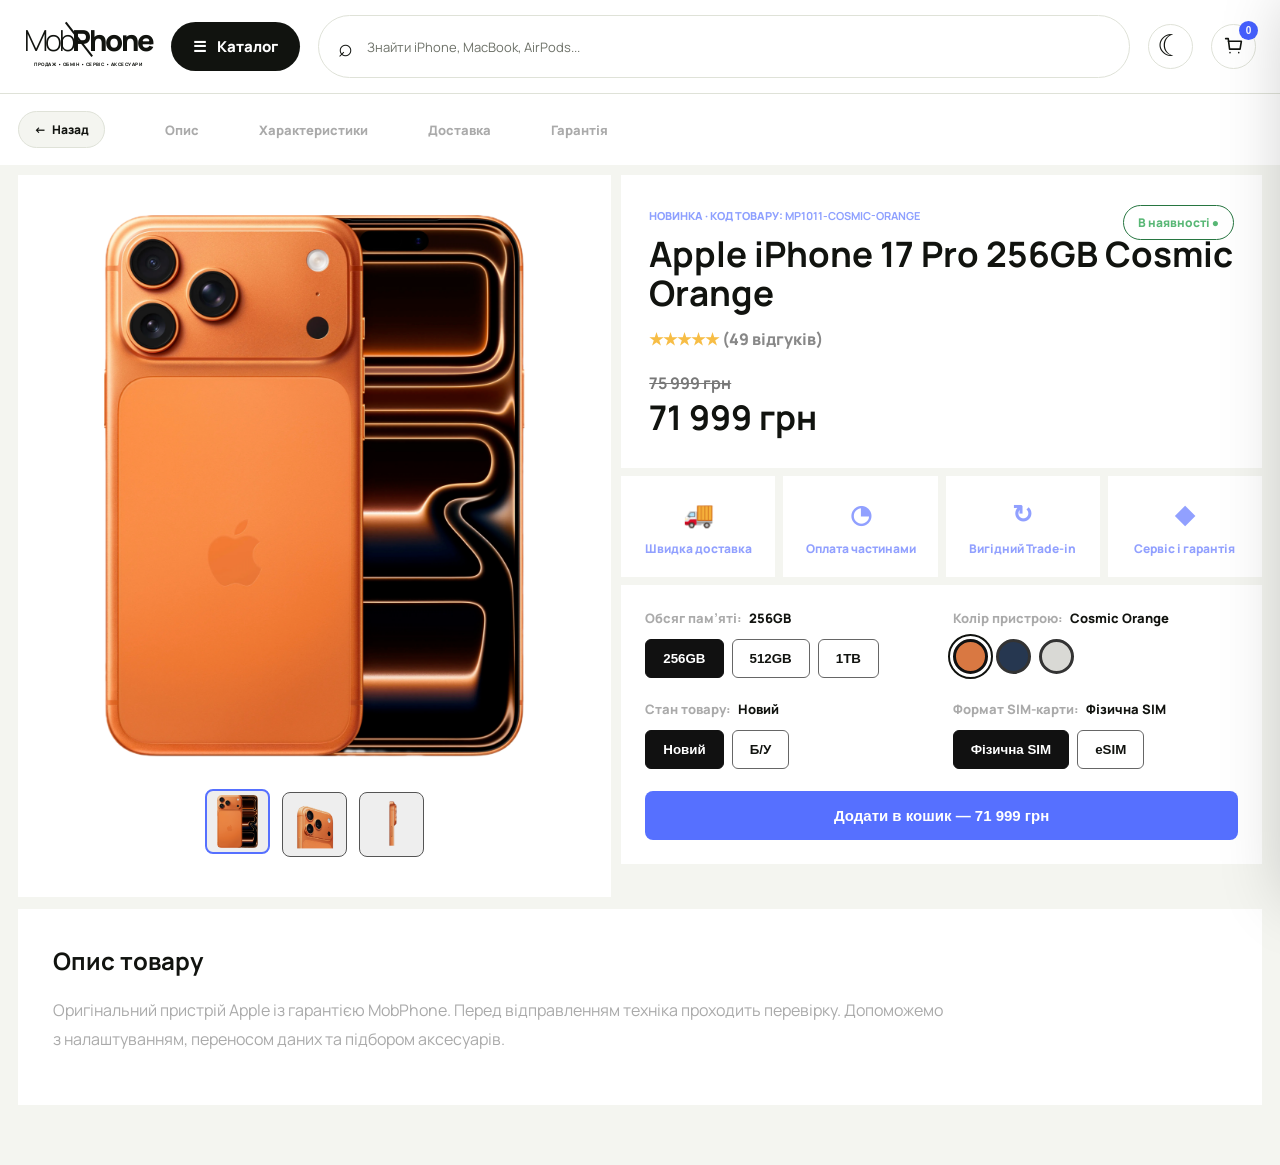
==== commit 7e9c8fad: "Fix updated iPhone images and favorite fill" ====
--- a/product.html
+++ b/product.html
@@ -14,4 +14,4 @@
 <button data-product-category="watch"><img src="images/categories/apple-watch.png" alt="Apple Watch"> Apple Watch <b>›</b></button>
 <button data-product-category="tablet"><img src="images/categories/ipad.png" alt="iPad"> iPad <b>›</b></button>
 <button data-product-category="accessory"><img src="images/categories/accessories.webp" alt="Аксесуари"> Аксесуари Apple <b>›</b></button></aside>
-<div class="mega-content"><div class="mega-head"><div><span>Тільки Apple</span><h2>Оберіть пристрій</h2></div><button id="closeProductCatalog" type="button" aria-label="Закрити">×</button></div><div class="mega-products" id="productMegaProducts"></div></div></section><div class="catalog-overlay" id="productCatalogOverlay"></div><nav class="tabs"><a class="back" id="productBack" href="index.html" aria-label="Назад">← <span>Назад</span></a><a href="#description">Опис</a><a href="#specs">Характеристики</a><a href="#delivery">Доставка</a><a href="#warranty">Гарантія</a></nav><main id="productPage"></main><aside class="cart-drawer" id="productCartDrawer" aria-hidden="true"><div class="cart-head"><div><span class="eyebrow">Ваше замовлення</span><h2>Кошик</h2></div><button class="close-button" id="closeProductCart" type="button" aria-label="Закрити">×</button></div><div class="cart-items" id="productCartItems"><p class="cart-empty">Кошик поки порожній.<br>Саме час це виправити.</p></div><div class="cart-footer"><div><span>Разом</span><strong id="productCartTotal">0 грн</strong></div><button class="buy checkout-button" type="button">Оформити замовлення</button></div></aside><div class="overlay" id="productOverlay"></div><script src="product.js?v=2"></script></body></html>
+<div class="mega-content"><div class="mega-head"><div><span>Тільки Apple</span><h2>Оберіть пристрій</h2></div><button id="closeProductCatalog" type="button" aria-label="Закрити">×</button></div><div class="mega-products" id="productMegaProducts"></div></div></section><div class="catalog-overlay" id="productCatalogOverlay"></div><nav class="tabs"><a class="back" id="productBack" href="index.html" aria-label="Назад">← <span>Назад</span></a><a href="#description">Опис</a><a href="#specs">Характеристики</a><a href="#delivery">Доставка</a><a href="#warranty">Гарантія</a></nav><main id="productPage"></main><aside class="cart-drawer" id="productCartDrawer" aria-hidden="true"><div class="cart-head"><div><span class="eyebrow">Ваше замовлення</span><h2>Кошик</h2></div><button class="close-button" id="closeProductCart" type="button" aria-label="Закрити">×</button></div><div class="cart-items" id="productCartItems"><p class="cart-empty">Кошик поки порожній.<br>Саме час це виправити.</p></div><div class="cart-footer"><div><span>Разом</span><strong id="productCartTotal">0 грн</strong></div><button class="buy checkout-button" type="button">Оформити замовлення</button></div></aside><div class="overlay" id="productOverlay"></div><script src="product.js?v=3"></script></body></html>
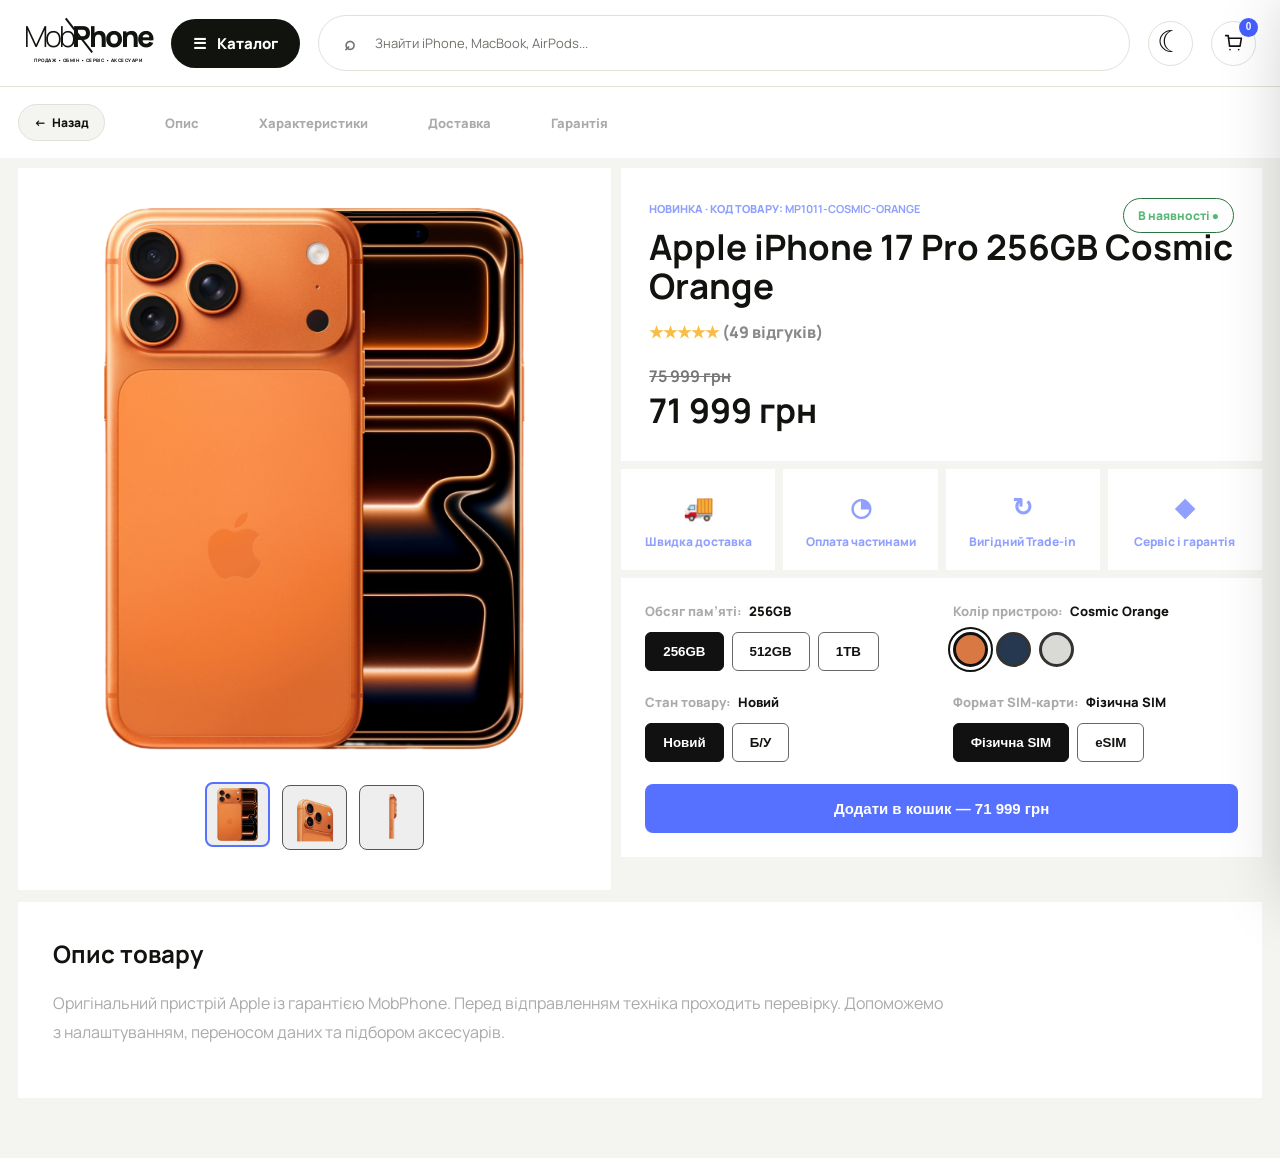
==== commit ead3a62c: "Make product search submit to catalog" ====
--- a/product.html
+++ b/product.html
@@ -3,7 +3,7 @@
 <body><header class="topbar">
 <a class="product-logo" href="index.html" aria-label="MobPhone"><span class="product-logo-word"><span>Mob</span><strong>Phone</strong></span><small>Продаж • Обмін • Сервіс • Аксесуари</small></a>
 <button class="catalog" id="productCatalogButton" type="button">☰ <span>Каталог</span></button>
-<form class="search product-search" id="productSearch"><span>⌕</span><input id="productSearchInput" type="search" placeholder="Знайти iPhone, MacBook, AirPods..."></form>
+<form class="search product-search" id="productSearch"><button class="product-search-button" type="submit" aria-label="Шукати">⌕</button><input id="productSearchInput" type="search" placeholder="Знайти iPhone, MacBook, AirPods..."></form>
 <button class="product-theme header-round-button" id="productTheme" aria-label="Змінити тему"><span class="theme-moon" aria-hidden="true">☾</span></button><button class="product-cart header-round-button" id="productCart" type="button" aria-label="Відкрити кошик"><svg viewBox="0 0 24 24" aria-hidden="true"><path d="M6 6h15l-1.5 9h-12L6 3H3m5 16h.01M18 19h.01"/></svg><span id="productCartCount">0</span></button>
 </header><section class="mega-catalog" id="productMegaCatalog" aria-hidden="true">
 <aside class="mega-sidebar"><span class="mega-label">Каталог Apple</span>
@@ -14,4 +14,4 @@
 <button data-product-category="watch"><img src="images/categories/apple-watch.png" alt="Apple Watch"> Apple Watch <b>›</b></button>
 <button data-product-category="tablet"><img src="images/categories/ipad.png" alt="iPad"> iPad <b>›</b></button>
 <button data-product-category="accessory"><img src="images/categories/accessories.webp" alt="Аксесуари"> Аксесуари Apple <b>›</b></button></aside>
-<div class="mega-content"><div class="mega-head"><div><span>Тільки Apple</span><h2>Оберіть пристрій</h2></div><button id="closeProductCatalog" type="button" aria-label="Закрити">×</button></div><div class="mega-products" id="productMegaProducts"></div></div></section><div class="catalog-overlay" id="productCatalogOverlay"></div><nav class="tabs"><a class="back" id="productBack" href="index.html" aria-label="Назад">← <span>Назад</span></a><a href="#description">Опис</a><a href="#specs">Характеристики</a><a href="#delivery">Доставка</a><a href="#warranty">Гарантія</a></nav><main id="productPage"></main><aside class="cart-drawer" id="productCartDrawer" aria-hidden="true"><div class="cart-head"><div><span class="eyebrow">Ваше замовлення</span><h2>Кошик</h2></div><button class="close-button" id="closeProductCart" type="button" aria-label="Закрити">×</button></div><div class="cart-items" id="productCartItems"><p class="cart-empty">Кошик поки порожній.<br>Саме час це виправити.</p></div><div class="cart-footer"><div><span>Разом</span><strong id="productCartTotal">0 грн</strong></div><button class="buy checkout-button" type="button">Оформити замовлення</button></div></aside><div class="overlay" id="productOverlay"></div><script src="product.js?v=3"></script></body></html>
+<div class="mega-content"><div class="mega-head"><div><span>Тільки Apple</span><h2>Оберіть пристрій</h2></div><button id="closeProductCatalog" type="button" aria-label="Закрити">×</button></div><div class="mega-products" id="productMegaProducts"></div></div></section><div class="catalog-overlay" id="productCatalogOverlay"></div><nav class="tabs"><a class="back" id="productBack" href="index.html" aria-label="Назад">← <span>Назад</span></a><a href="#description">Опис</a><a href="#specs">Характеристики</a><a href="#delivery">Доставка</a><a href="#warranty">Гарантія</a></nav><main id="productPage"></main><aside class="cart-drawer" id="productCartDrawer" aria-hidden="true"><div class="cart-head"><div><span class="eyebrow">Ваше замовлення</span><h2>Кошик</h2></div><button class="close-button" id="closeProductCart" type="button" aria-label="Закрити">×</button></div><div class="cart-items" id="productCartItems"><p class="cart-empty">Кошик поки порожній.<br>Саме час це виправити.</p></div><div class="cart-footer"><div><span>Разом</span><strong id="productCartTotal">0 грн</strong></div><button class="buy checkout-button" type="button">Оформити замовлення</button></div></aside><div class="overlay" id="productOverlay"></div><script src="product.js?v=4"></script></body></html>
--- a/product-styles.css
+++ b/product-styles.css
@@ -143,3 +143,9 @@
   .tabs a{white-space:nowrap!important}
   .tabs .back{min-width:44px!important;justify-content:center!important}
 }
+
+
+/* Product search button */
+.product-search-button{display:grid;place-items:center;border:0;background:transparent;color:inherit;font:inherit;font-size:19px;font-weight:800;cursor:pointer}
+.product-search input{min-width:0;border:0;outline:0;background:transparent;color:inherit;font:inherit;width:100%}
+.product-search{display:flex;align-items:center;gap:12px}
